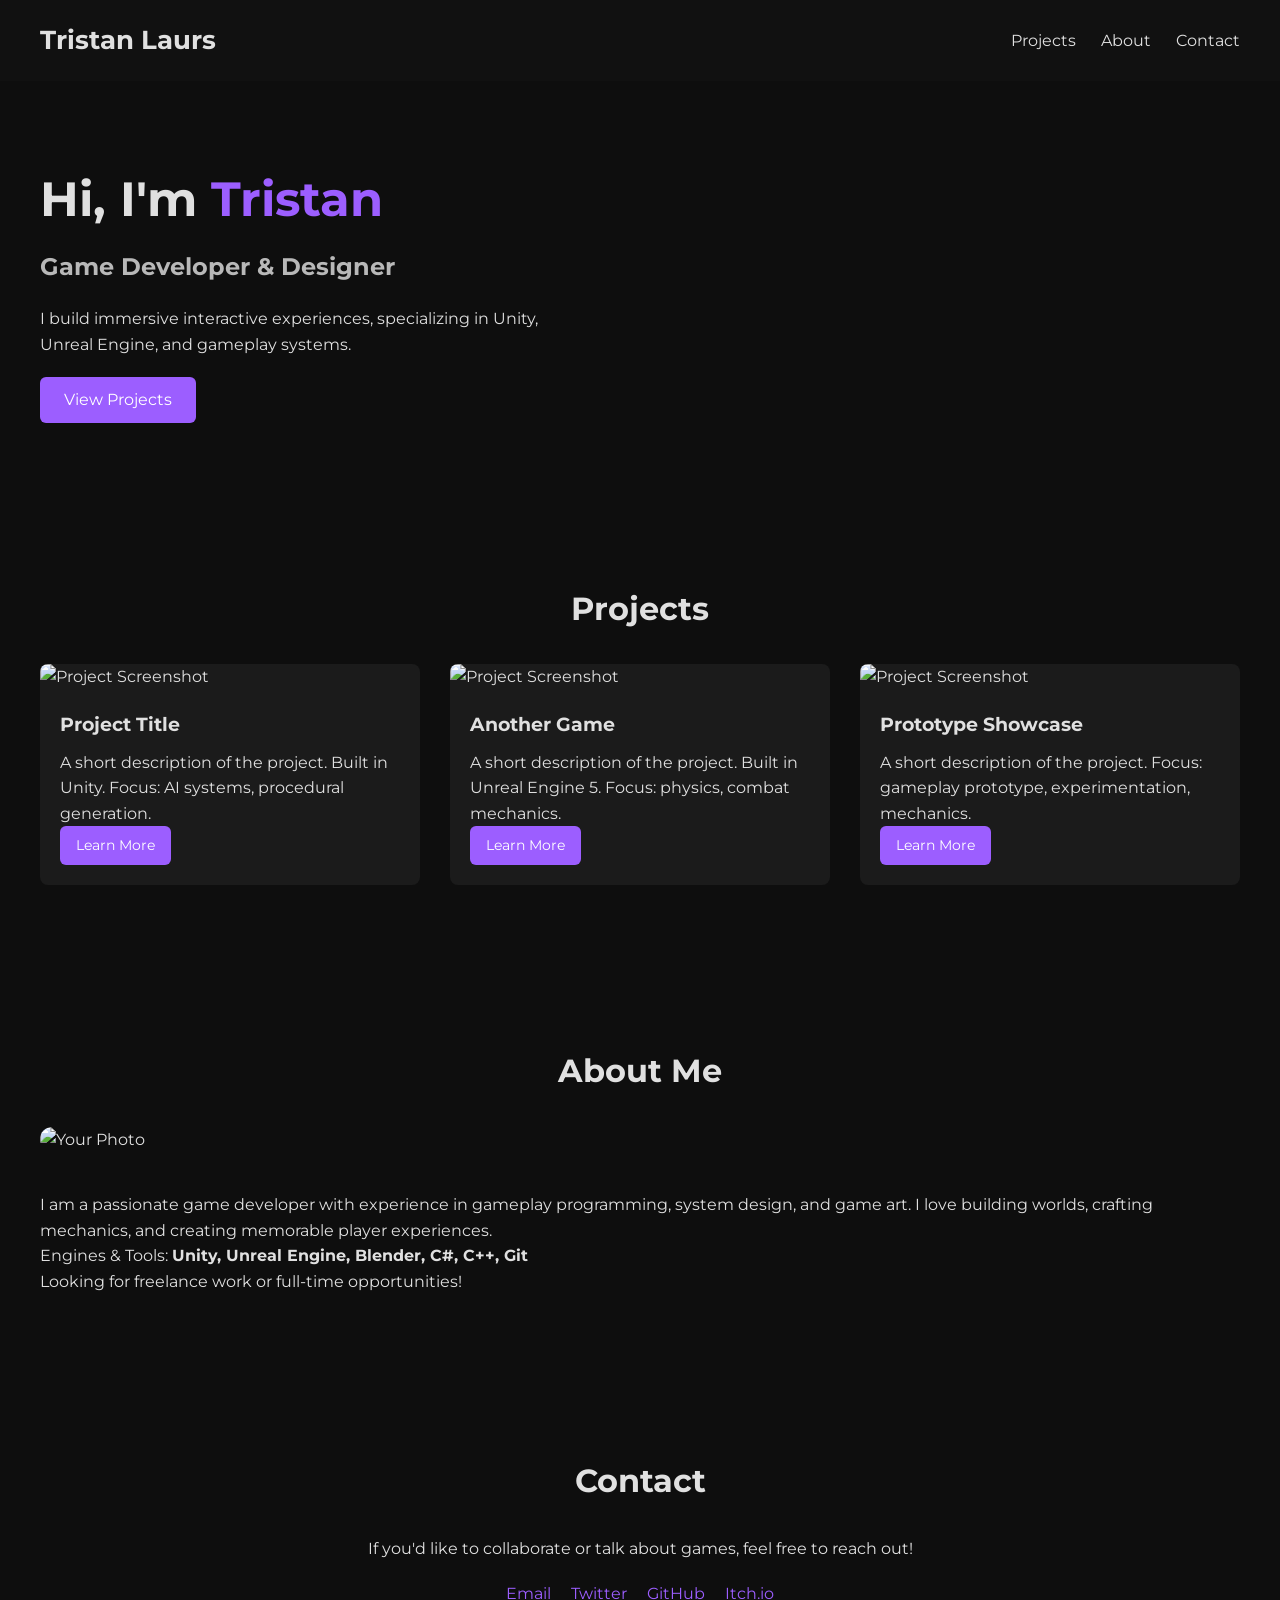
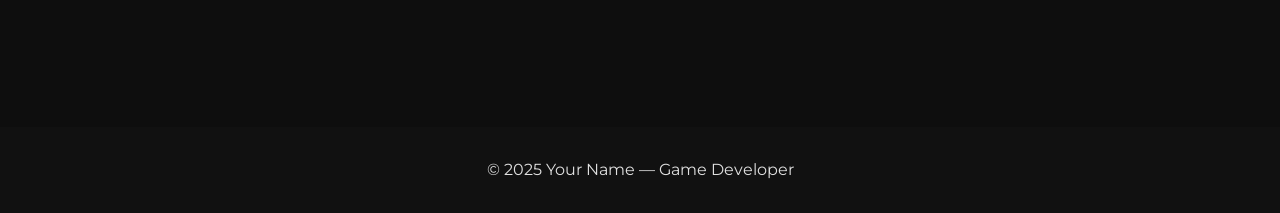
==== index.html @ af4b98c9 "." ====
<!DOCTYPE html>
<html lang="en">
<head>
    <meta charset="UTF-8" />
    <meta name="viewport" content="width=device-width, initial-scale=1.0" />
    <title>Game Developer Portfolio</title>
    <link rel="stylesheet" href="style.css" />
</head>
<body>

    <!-- NAVIGATION -->
    <header>
        <nav class="navbar">
            <div class="logo">Tristan Laurs</div>
            <ul class="nav-links">
                <li><a href="#projects">Projects</a></li>
                <li><a href="#about">About</a></li>
                <li><a href="#contact">Contact</a></li>
            </ul>
        </nav>
    </header>

    <!-- HERO SECTION -->
    <section class="hero">
        <div class="hero-content">
            <h1>Hi, I'm <span>Tristan</span></h1>
            <h2>Game Developer & Designer</h2>
            <p>I build immersive interactive experiences, specializing in Unity, Unreal Engine, and gameplay systems.</p>
            <a href="#projects" class="btn">View Projects</a>
        </div>
    </section>

    <!-- PROJECTS SECTION -->
    <section id="projects" class="projects">
        <h2 class="section-title">Projects</h2>
        
        <div class="project-grid">

            <!-- PROJECT CARD -->
            <div class="project-card">
                <img src="project1.jpg" alt="Project Screenshot">
                <div class="project-info">
                    <h3>Project Title</h3>
                    <p>A short description of the project. Built in Unity. Focus: AI systems, procedural generation.</p>
                    <a href="#" class="btn small">Learn More</a>
                </div>
            </div>

            <div class="project-card">
                <img src="project2.jpg" alt="Project Screenshot">
                <div class="project-info">
                    <h3>Another Game</h3>
                    <p>A short description of the project. Built in Unreal Engine 5. Focus: physics, combat mechanics.</p>
                    <a href="#" class="btn small">Learn More</a>
                </div>
            </div>

            <div class="project-card">
                <img src="project3.jpg" alt="Project Screenshot">
                <div class="project-info">
                    <h3>Prototype Showcase</h3>
                    <p>A short description of the project. Focus: gameplay prototype, experimentation, mechanics.</p>
                    <a href="#" class="btn small">Learn More</a>
                </div>
            </div>

        </div>
    </section>

    <!-- ABOUT SECTION -->
    <section id="about" class="about">
        <h2 class="section-title">About Me</h2>
        <div class="about-content">
            <img src="your-photo.jpg" class="about-img" alt="Your Photo">
            <div>
                <p>I am a passionate game developer with experience in gameplay programming, system design, and game art. I love building worlds, crafting mechanics, and creating memorable player experiences.</p>
                <p>Engines & Tools: <strong>Unity, Unreal Engine, Blender, C#, C++, Git</strong></p>
                <p>Looking for freelance work or full-time opportunities!</p>
            </div>
        </div>
    </section>

    <!-- CONTACT SECTION -->
    <section id="contact" class="contact">
        <h2 class="section-title">Contact</h2>
        <p>If you'd like to collaborate or talk about games, feel free to reach out!</p>

        <div class="contact-links">
            <a href="mailto:youremail@example.com">Email</a>
            <a href="https://twitter.com/YourHandle" target="_blank">Twitter</a>
            <a href="https://github.com/YourGitHub" target="_blank">GitHub</a>
            <a href="https://itch.io/profile/yourname" target="_blank">Itch.io</a>
        </div>
    </section>

    <footer>
        <p>© 2025 Your Name — Game Developer</p>
    </footer>

</body>
</html>
---- style.css ----
/* FONT + GLOBAL SETTINGS */
@import url('https://fonts.googleapis.com/css2?family=Montserrat:wght@300;400;600;700&display=swap');

* {
    margin: 0;
    padding: 0;
    box-sizing: border-box;
}

body {
    font-family: "Montserrat", sans-serif;
    background: #0e0e0e;
    color: #e0e0e0;
    line-height: 1.6;
}

/* NAVBAR */
header {
    width: 100%;
    background: #111;
    padding: 20px 40px;
    position: sticky;
    top: 0;
    z-index: 10;
}

.navbar {
    display: flex;
    justify-content: space-between;
    align-items: center;
}

.logo {
    font-size: 1.6rem;
    font-weight: 700;
}
.logo span {
    color: #9c5eff;
}

.nav-links {
    display: flex;
    gap: 25px;
    list-style: none;
}
.nav-links a {
    color: #e0e0e0;
    text-decoration: none;
    transition: 0.3s;
}
.nav-links a:hover {
    color: #9c5eff;
}

/* HERO SECTION */
.hero {
    display: flex;
    align-items: center;
    justify-content: space-between;
    padding: 80px 40px;
    flex-wrap: wrap;
}

.hero-content h1 {
    font-size: 3rem;
}
.hero-content h1 span {
    color: #9c5eff;
}

.hero-content h2 {
    margin-top: 10px;
    color: #b8b8b8;
}

.hero-content p {
    margin: 20px 0;
    max-width: 500px;
}

.btn {
    display: inline-block;
    padding: 10px 24px;
    background: #9c5eff;
    color: #fff;
    border-radius: 6px;
    text-decoration: none;
    transition: 0.25s;
}
.btn:hover {
    background: #b084ff;
}
.btn.small {
    padding: 8px 16px;
    font-size: 0.9rem;
}


/* SECTION TITLES */
.section-title {
    font-size: 2rem;
    margin-bottom: 30px;
    text-align: center;
}

/* PROJECTS SECTION */
.projects {
    padding: 80px 40px;
}

.project-grid {
    display: grid;
    grid-template-columns: repeat(auto-fit, minmax(280px, 1fr));
    gap: 30px;
}

.project-card {
    background: #1b1b1b;
    border-radius: 8px;
    overflow: hidden;
    transition: 0.3s;
}
.project-card:hover {
    transform: translateY(-5px);
}

.project-card img {
    width: 100%;
    height: 180px;
    object-fit: cover;
}

.project-info {
    padding: 20px;
}
.project-info h3 {
    margin-bottom: 10px;
}

/* ABOUT SECTION */
.about {
    padding: 80px 40px;
}

.about-content {
    display: flex;
    gap: 40px;
    flex-wrap: wrap;
    align-items: center;
}

.about-img {
    width: 240px;
    border-radius: 12px;
}

/* CONTACT SECTION */
.contact {
    padding: 80px 40px;
    text-align: center;
}

.contact-links {
    margin-top: 20px;
    display: flex;
    justify-content: center;
    gap: 20px;
}

.contact-links a {
    color: #9c5eff;
    text-decoration: none;
    transition: 0.3s;
}
.contact-links a:hover {
    color: #c7a7ff;
}

/* FOOTER */
footer {
    text-align: center;
    padding: 30px;
    background: #111;
    margin-top: 40px;
}
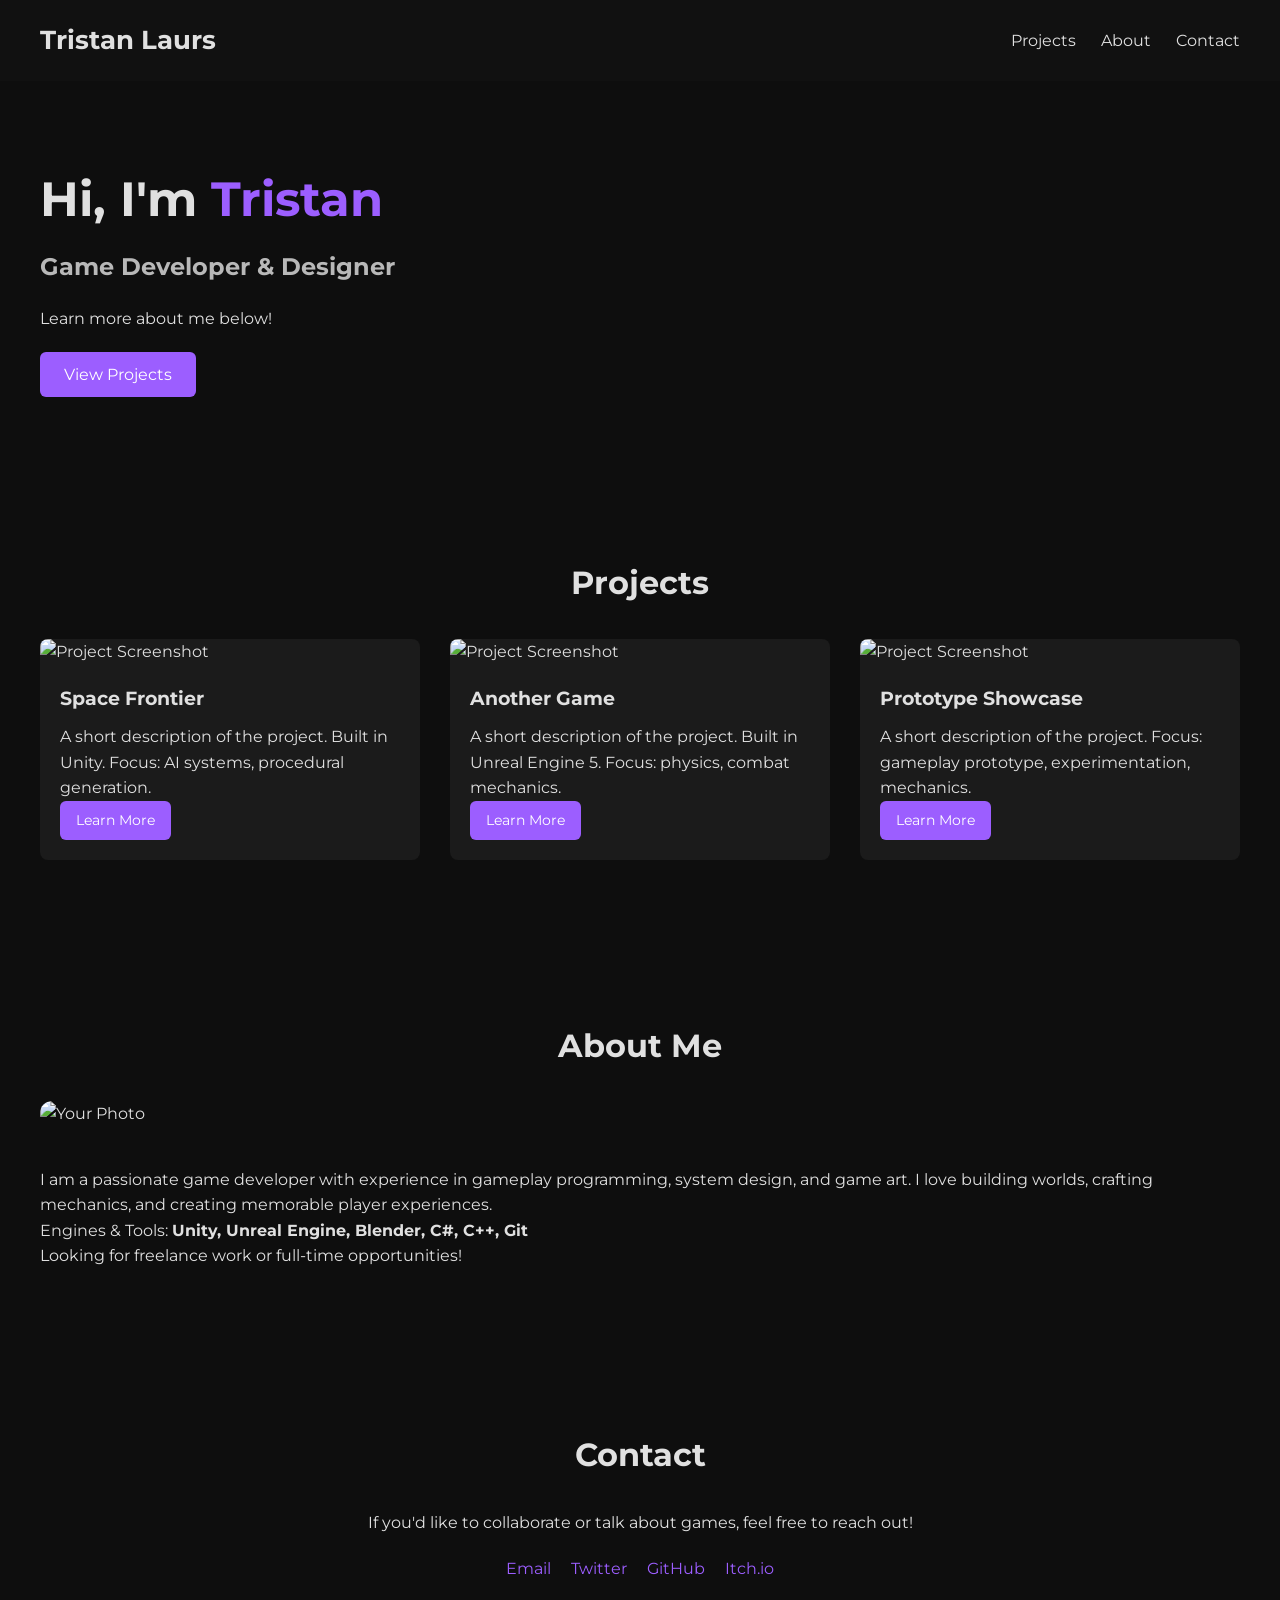
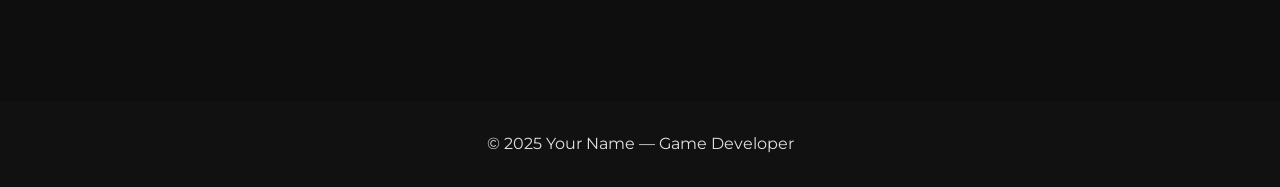
==== commit 4c4f4889: "previous changes" ====
--- a/index.html
+++ b/index.html
@@ -25,7 +25,7 @@
         <div class="hero-content">
             <h1>Hi, I'm <span>Tristan</span></h1>
             <h2>Game Developer & Designer</h2>
-            <p>I build immersive interactive experiences, specializing in Unity, Unreal Engine, and gameplay systems.</p>
+            <p>Learn more about me below!</p>
             <a href="#projects" class="btn">View Projects</a>
         </div>
     </section>
@@ -40,9 +40,9 @@
             <div class="project-card">
                 <img src="project1.jpg" alt="Project Screenshot">
                 <div class="project-info">
-                    <h3>Project Title</h3>
+                    <h3>Space Frontier</h3>
                     <p>A short description of the project. Built in Unity. Focus: AI systems, procedural generation.</p>
-                    <a href="#" class="btn small">Learn More</a>
+                    <a href= SpaceFrontier/SpaceFrontierPage.html class="btn small">Learn More</a>
                 </div>
             </div>
 
